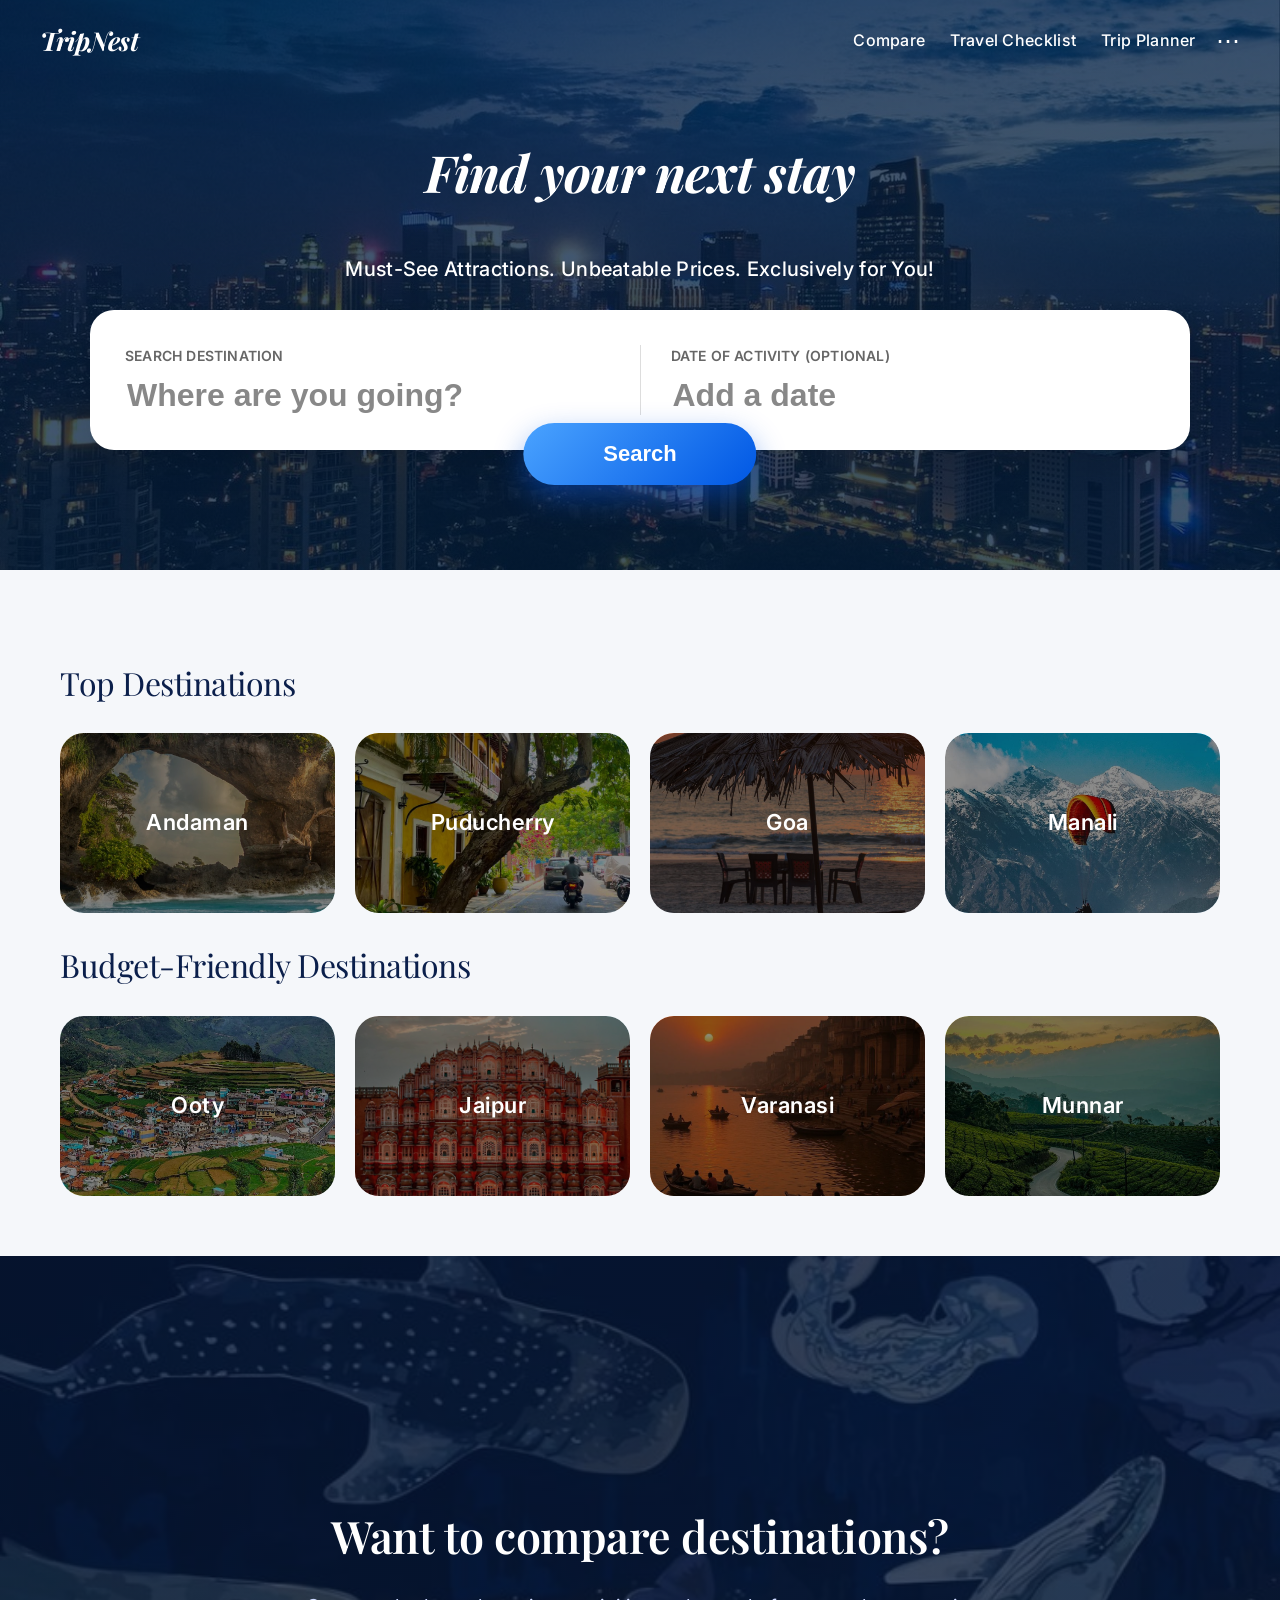
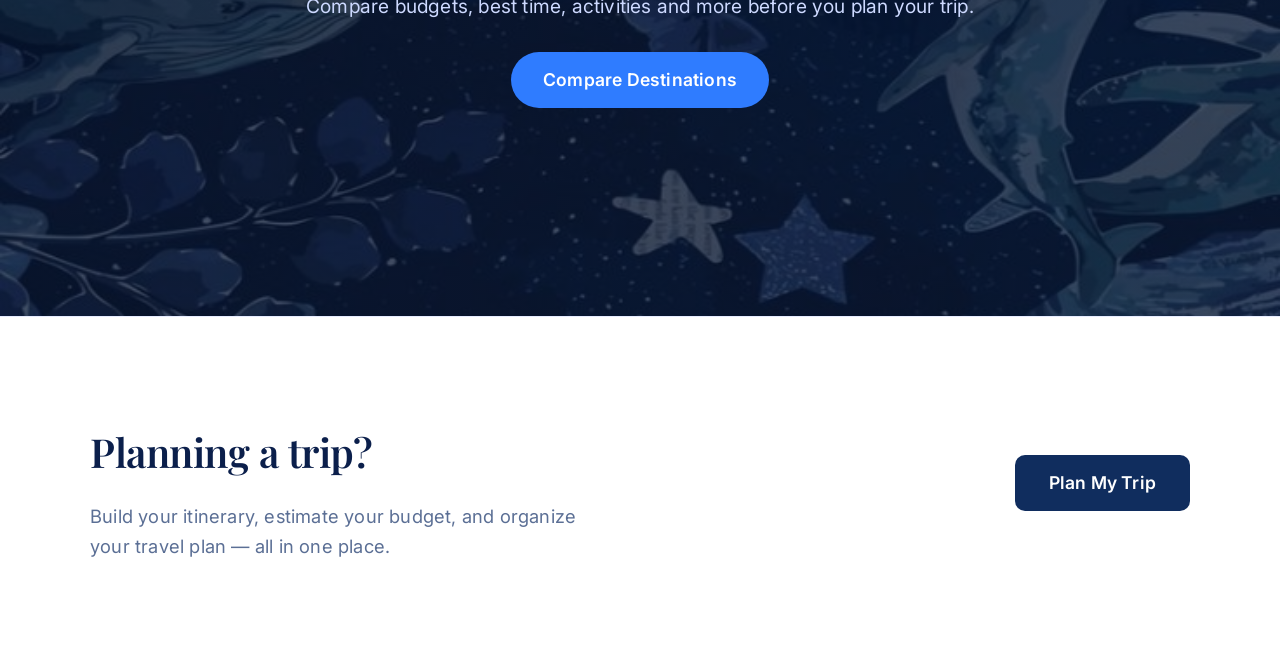
==== index.html @ 5d2f951e "commit1" ====
<!DOCTYPE html>
<html lang="en">
<head>
  <meta charset="UTF-8">
  <title>TripNest | Travel Smart</title>
  <link rel="stylesheet" href="style.css">
  <link href="https://fonts.googleapis.com/css2?family=Inter:wght@400;500;600;700&family=Playfair+Display:wght@600;700&display=swap" rel="stylesheet">

</head>
<body>

<section class="hero">

  <nav class="navbar">
    <div class="logo"><i>TripNest</i></div>

    <div class="nav-links">
      <a href="compare.html">Compare</a>
      <a href="travel-checklist.html">Travel Checklist</a>
      <a href="trip-planner.html">Trip Planner</a>

      <div class="more-menu">
        <span class="more-btn">⋯</span>
        <div class="more-dropdown">
          <a href="#">Car services</a>
          <a href="#">Things to Do</a>
          <a href="#">Transport Info</a>
          <a href="#">Budget Calculator</a>
        </div>
      </div>
    </div>
  </nav>

  <h1><i>Find your next stay</i></h1>

  <div class="search-wrapper">

    <p class="search-tagline">
      Must-See Attractions. Unbeatable Prices. Exclusively for You!
    </p>

    <div class="search-bar">

      <div class="search-field">
        <span class="label">SEARCH DESTINATION</span>
        <input
          type="text"
          id="destinationInput"
          placeholder="Where are you going?" />
      </div>

      <div class="divider"></div>

<div class="search-field date-field">
  <span class="label">DATE OF ACTIVITY (OPTIONAL)</span>

  <input
    type="text"
    id="dateText"
    placeholder="Add a date"
    readonly
    onclick="toggleCalendar()" />

  <div class="calendar-box" id="calendarBox">
    <div class="calendar-header">
      <button onclick="prevMonth()">‹</button>
      <span id="monthYear"></span>
      <button onclick="nextMonth()">›</button>
    </div>

    <div class="calendar-days">
      <span>Su</span><span>Mo</span><span>Tu</span>
      <span>We</span><span>Th</span><span>Fr</span><span>Sa</span>
    </div>

    <div class="calendar-dates" id="calendarDates"></div>
  </div>
</div>
    </div>


    <button class="search-main-btn floating-btn" onclick="searchTrip()">
      Search
    </button>

  </div>
</section>

<section class="destinations-section">

  <h2 class="section-title">Top Destinations</h2>
  <div class="destination-grid">

    <a href="andaman.html" class="destination-link">
      <div class="destination-card andaman"><span>Andaman</span></div>
    </a>

    <a href="puducherry.html" class="destination-link">
      <div class="destination-card puducherry"><span>Puducherry</span></div>
    </a>

    <a href="goa.html" class="destination-link">
      <div class="destination-card goa"><span>Goa</span></div>
    </a>

    <a href="manali.html" class="destination-link">
      <div class="destination-card manali"><span>Manali</span></div>
    </a>

  </div>

  <h2 class="section-title">Budget-Friendly Destinations</h2>
  <div class="destination-grid">

    <a href="ooty.html" class="destination-link">
      <div class="destination-card ooty"><span>Ooty</span></div>
    </a>

    <a href="jaipur.html" class="destination-link">
      <div class="destination-card jaipur"><span>Jaipur</span></div>
    </a>

    <a href="varanasi.html" class="destination-link">
      <div class="destination-card varanasi"><span>Varanasi</span></div>
    </a>

    <a href="munnar.html" class="destination-link">
      <div class="destination-card munnar"><span>Munnar</span></div>
    </a>

  </div>
</section>

<section class="compare-cta" id="compare-cta">
  <div class="cta-content">
    <h2> Want to compare destinations?</h2>
    <p>Compare budgets, best time, activities and more before you plan your trip.</p>
    <a href="compare.html" class="cta-btn">Compare Destinations</a>
  </div>
</section>
<section class="planner-cta" id="planner-cta">
  <div class="planner-wrapper">
    <div class="planner-text">
      <h2>Planning a trip?</h2>
      <p>
        Build your itinerary, estimate your budget, and organize your travel
        plan — all in one place.
      </p>
    </div>

    <div class="planner-action">
      <a href="trip-planner.html" class="planner-btn">Plan My Trip</a>
    </div>
  </div>
</section>



<script src="script.js"></script>
</body>
</html>
---- style.css ----
body {
  margin: 0;
  font-family: 'Inter', sans-serif;
  font-weight: 400;
  letter-spacing: 0.2px;
  line-height: 1.6;
  background: #f5f7fa;
  color: #1e293b;
}

/* HERO */
.hero {
  background:
    linear-gradient(rgba(4, 30, 65, 0.75), rgba(2, 30, 62, 0.75)),
    url("images/hero-bg.jpg");
  background-size: cover;
  background-position: center;
  padding: 20px 20px 120px;
  color: white;
}

/* NAVBAR */
.navbar {
  display: flex;
  justify-content: space-between;
  align-items: center;
  max-width: 1200px;
  margin: auto;
}

.logo {
  font-family: 'Playfair Display', serif;
  font-size: 26px;
  font-weight: 700;
  letter-spacing: -0.5px;
}


.nav-links {
  display: flex;
  align-items: center;
}

.nav-links a {
  margin-left: 25px;
  color: white;
  text-decoration: none;
}

/* MORE MENU */
.more-menu {
  position: relative;
  margin-left: 20px;
}

.more-btn {
  font-size: 24px;
  cursor: pointer;
}

.more-dropdown {
  position: absolute;
  right: 0;
  top: 30px;
  background: white;
  width: 180px;
  border-radius: 8px;
  display: none;
}

.more-menu:hover .more-dropdown {
  display: block;
}

.more-dropdown a {
  display: block;
  padding: 12px;
  color: black;
  text-decoration: none;
}

/* HERO TITLE */
.hero h1 {
  font-family: 'Playfair Display', serif;
  text-align: center;
  margin: 80px 0 40px;
  font-size: 3.2rem;
  font-weight: 700;
  letter-spacing: -1px;
  line-height: 1.2;
}
.section-title {
  font-family: 'Playfair Display', serif;
  font-size: 2rem;
  font-weight: 400;
  letter-spacing: -0.5px;
  margin-bottom: 25px;
  color: #0b1f4b;
}

/* SEARCH WRAPPER */
.search-wrapper {
  max-width: 1100px;
  margin: 50px auto 0;
  text-align: center;
  position: relative;
}

/* TAGLINE */
.search-tagline {
  font-size: 20px;
  color: white;
  margin-bottom: 25px;
  font-weight: 500;
}

/* SEARCH BAR */
.search-bar {
  background: white;
  border-radius: 24px;
  display: flex;
  align-items: center;
  padding: 35px;
  box-shadow: 0 10px 35px rgba(0,0,0,0.12);
}

/* SEARCH FIELD */
.search-field {
  flex: 1;
  text-align: left;
}

.search-field .label {
  font-size: 14px;
  font-weight: 600;
  color: #666;
  margin-bottom: 8px;
  display: block;
}

.search-field input {
  width: 100%;
  border: none;
  outline: none;
  font-size: 32px;
  font-weight: 600;
  color: #333;
}

.search-field input::placeholder {
  color: #888;
}

/* DIVIDER */
.divider {
  width: 1px;
  height: 70px;
  background: #ddd;
  margin: 0 30px;
}

/* FLOATING SEARCH BUTTON */
.search-main-btn {
  padding: 18px 80px;
  background: linear-gradient(135deg, #4aa3ff, #0057e4);
  border: none;
  border-radius: 999px;
  color: white;
  font-size: 22px;
  font-weight: bold;
  cursor: pointer;
  box-shadow: 0 12px 30px rgba(0,87,228,0.45);
}

.floating-btn {
  position: absolute;
  left: 50%;
  bottom: -35px;
  transform: translateX(-50%);
  z-index: 10;
}
/* DESTINATIONS */
.destinations-section {
  padding: 60px;
}

.destination-grid {
  display: grid;
  grid-template-columns: repeat(auto-fit, minmax(220px, 1fr));
  gap: 20px;
}

.destination-link {
  text-decoration: none;
}

.destination-card {
  height: 180px;
  border-radius: 24px;
  overflow: hidden;
  background-size: cover;
  background-position: center;
  position: relative;
  display: flex;
  justify-content: center;
  align-items: center;
  transition: 0.3s;
}

.destination-card::before {
  content: "";
  position: absolute;
  inset: 0;
  background: rgba(0,0,0,0.45);
  border-radius: inherit;
}

.destination-card span {
  color: white;
  font-size: 22px;
  z-index: 1;
}

.destination-card:hover {
  transform: scale(1.05);
}

/* IMAGES */
.andaman { background-image: url("images/andaman.jpg"); }
.puducherry { background-image: url("images/puducherry.jpg"); }
.goa { background-image: url("images/goa.jpg"); }
.manali { background-image: url("images/manali.jpg"); }
.ooty { background-image: url("images/ooty.jpg"); }
.jaipur { background-image: url("images/jaipur.jpg"); }
.varanasi { background-image: url("images/varanasi.jpg"); }
.munnar { background-image: url("images/munnar.jpg"); }

/* DATE FIELD */
.date-field {
  position: relative;   /* anchor */
}

/* ADD A DATE INPUT */
#dateText {
  width: 100%;
  border: none;
  outline: none;
  font-size: 32px;
  font-weight: 600;
  color: #888;
  background: transparent;
  cursor: pointer;
}

/* CALENDAR CONTAINER */
.calendar-box {
  position: absolute;

  /* 👇 OPENS BELOW “Add a date” */
  top: 100%;            /* directly below input */
  margin-top: 12px;     /* small gap */

  right: 0;             /* aligned with Add a date */
  width: 320px;

  background: #fff;
  border-radius: 16px;
  padding: 18px;

  box-shadow: 0 20px 50px rgba(0, 0, 0, 0.25);
  display: none;
  z-index: 9999;
}


.calendar-header button {
  background: none;
  border: none;
  font-size: 22px;
  cursor: pointer;
}

/* DAY NAMES */
.calendar-days {
  display: grid;
  grid-template-columns: repeat(7, 1fr);
  text-align: center;
  font-size: 14px;
  font-weight: 600;
  color: #666;
  margin-bottom: 10px;
}

/* DATE GRID */
.calendar-dates {
  display: grid;
  grid-template-columns: repeat(7, 1fr);
  gap: 6px;
}

.calendar-dates span {
  padding: 8px 0;
  text-align: center;
  border-radius: 8px;
  cursor: pointer;
  font-weight: 500;
}

.calendar-dates span:hover {
  background: #e6f0ff;
}

.calendar-dates .selected {
  background: #0057e4;
  color: white;
}
/* MONTH + YEAR */
.calendar-header span {
  color: #000;          /* black */
  font-weight: 600;
}

/* PREV / NEXT ARROWS */
.calendar-header button {
  color: #000;          /* black arrows */
}

/* DAY NAMES */
.calendar-days span {
  color: #000;          /* black */
  font-weight: 600;
}

/* DATE NUMBERS */
.calendar-dates span {
  color: #000;          /* black */
  font-weight: 500;
}

/* HOVER */
.calendar-dates span:hover {
  background: #e6f0ff;
  color: #000;
}

/* SELECTED DATE */
.calendar-dates .selected {
  background: #0057e4;
  color: #fff;
}
.compare-cta {
  min-height: 60vh;
  display: flex;
  align-items: center;
  justify-content: center;
  background: linear-gradient(
      rgba(6, 20, 47, 0.75),
      rgba(6, 20, 47, 0.75)
    ),
    url("images/trip-bg.jpg");
  background-size: cover;
  background-position: center;
  text-align: center;
  color: #ffffff;
  padding: 60px 20px;
}

.cta-content {
  max-width: 700px;
  opacity: 0;
  transform: translateY(40px);
  transition: all 0.8s ease;
}

.cta-content h2 {
  font-size: 2.8rem;
  margin-bottom: 15px;
}

.cta-content p {
  font-size: 1.2rem;
  color: #cdd9ff;
  margin-bottom: 30px;
}

.cta-btn {
  display: inline-block;
  padding: 14px 32px;
  font-size: 1.1rem;
  font-weight: 600;
  border-radius: 30px;
  background: #2f7cff;
  color: #ffffff;
  text-decoration: none;
  transition: transform 0.3s ease, box-shadow 0.3s ease;
}

.cta-btn:hover {
  transform: translateY(-3px);
  box-shadow: 0 12px 30px rgba(47, 124, 255, 0.4);
}

/* reveal animation */
.compare-cta.show .cta-content {
  opacity: 1;
  transform: translateY(0);
}
.planner-cta {
  background: #ffffff;
  padding: 70px 20px;
  border-top: 1px solid #e6ecff;
}

.planner-wrapper {
  max-width: 1100px;
  margin: auto;
  display: flex;
  align-items: center;
  justify-content: space-between;
  gap: 40px;

  opacity: 0;
  transform: translateY(30px);
  transition: all 0.7s ease;
}

.planner-text h2 {
  font-size: 2.5rem;
  margin-bottom: 12px;
  color: #0b1f4b;
}

.planner-text p {
  font-size: 1.15rem;
  color: #5b6f95;
  max-width: 520px;
}

.planner-action {
  flex-shrink: 0;
}

.planner-btn {
  display: inline-block;
  padding: 14px 34px;
  font-size: 1.1rem;
  font-weight: 600;
  border-radius: 10px;
  background: #102d5e;
  color: #ffffff;
  text-decoration: none;
  transition: transform 0.3s ease, box-shadow 0.3s ease;
}

.planner-btn:hover {
  transform: translateY(-3px);
  box-shadow: 0 10px 28px rgba(16, 45, 94, 0.35);
}

/* reveal */
.planner-cta.show .planner-wrapper {
  opacity: 1;
  transform: translateY(0);
}

/* responsive */
@media (max-width: 768px) {
  .planner-wrapper {
    flex-direction: column;
    text-align: center;
  }
}
.cta-content h2,
.planner-text h2 {
  font-family: 'Playfair Display', serif;
  font-weight: 600;
  letter-spacing: -0.5px;
}
.nav-links a {
  font-family: 'Inter', sans-serif;
  font-weight: 500;
  letter-spacing: 0.3px;
}
.destination-card span {
  font-family: 'Inter', sans-serif;
  font-weight: 600;
  letter-spacing: 0.5px;
}
.search-tagline {
  font-family: 'Inter', sans-serif;
  font-weight: 500;
  letter-spacing: 0.3px;
}
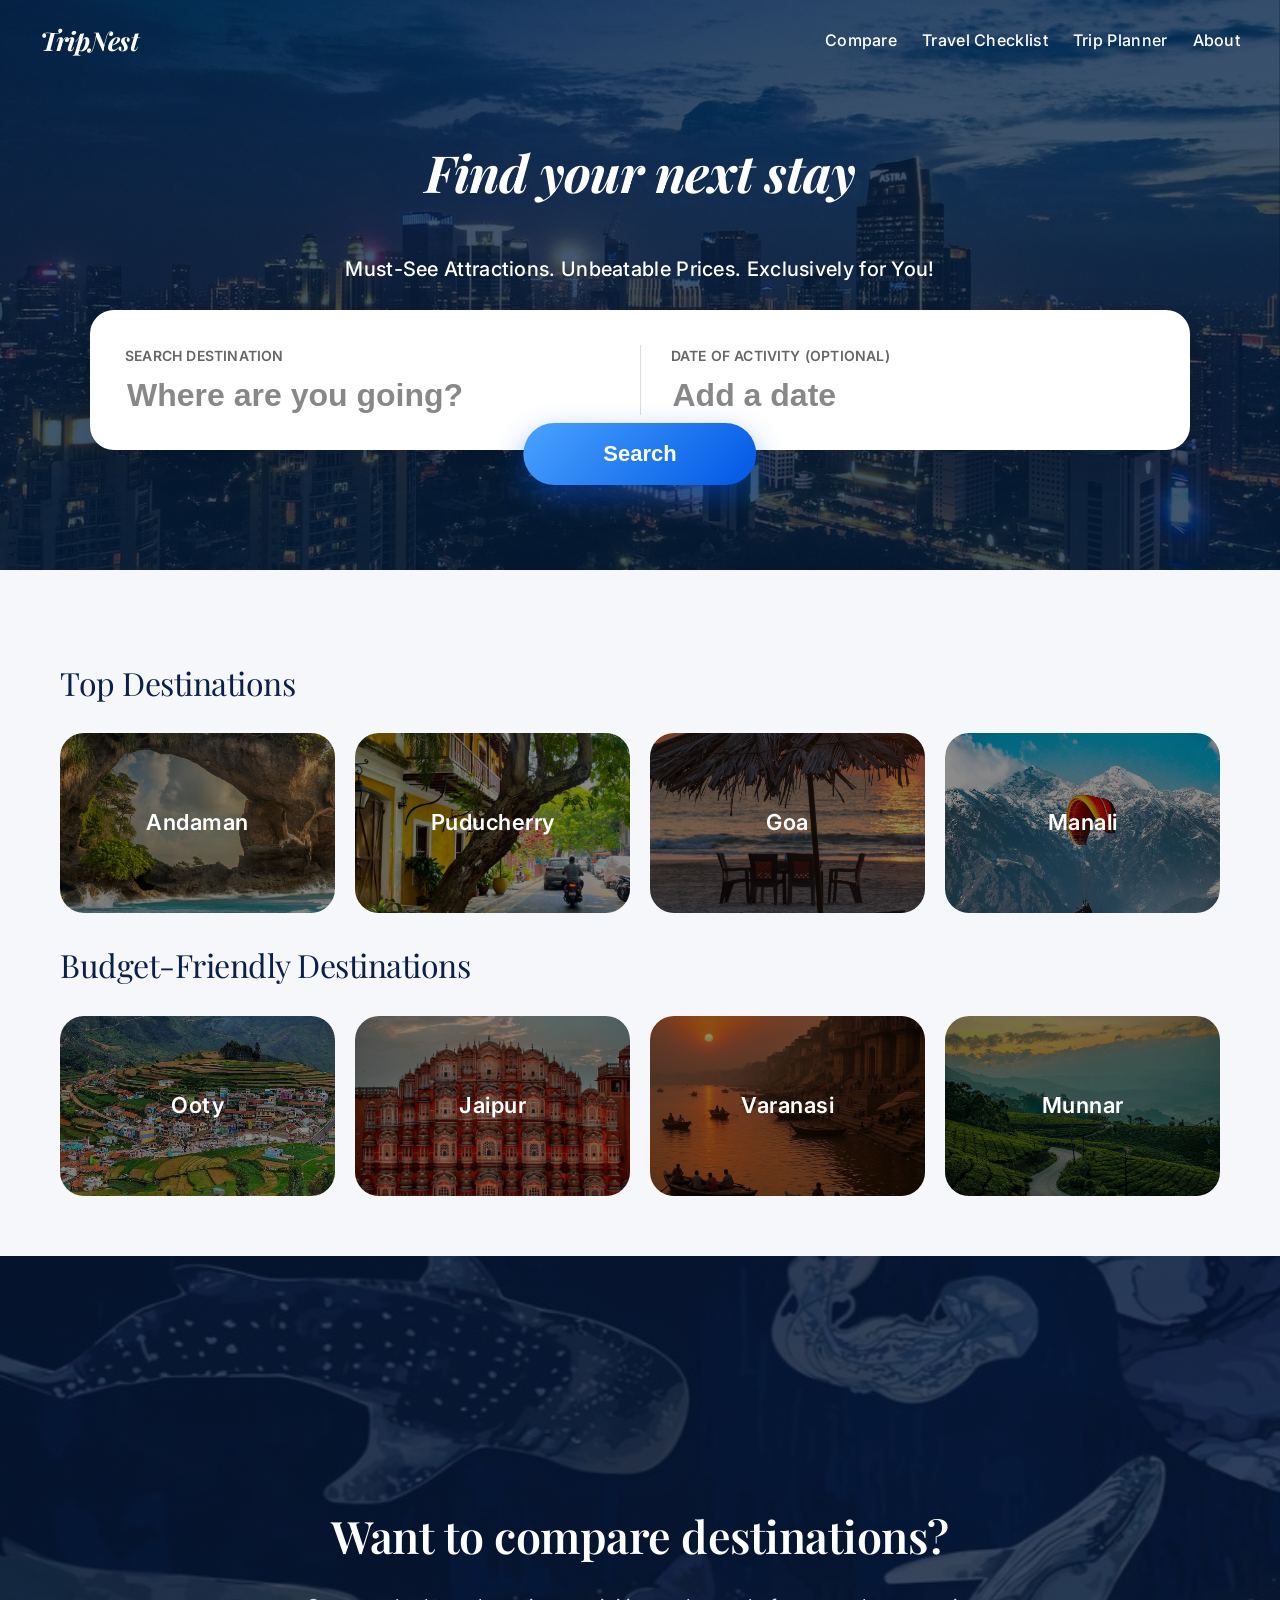
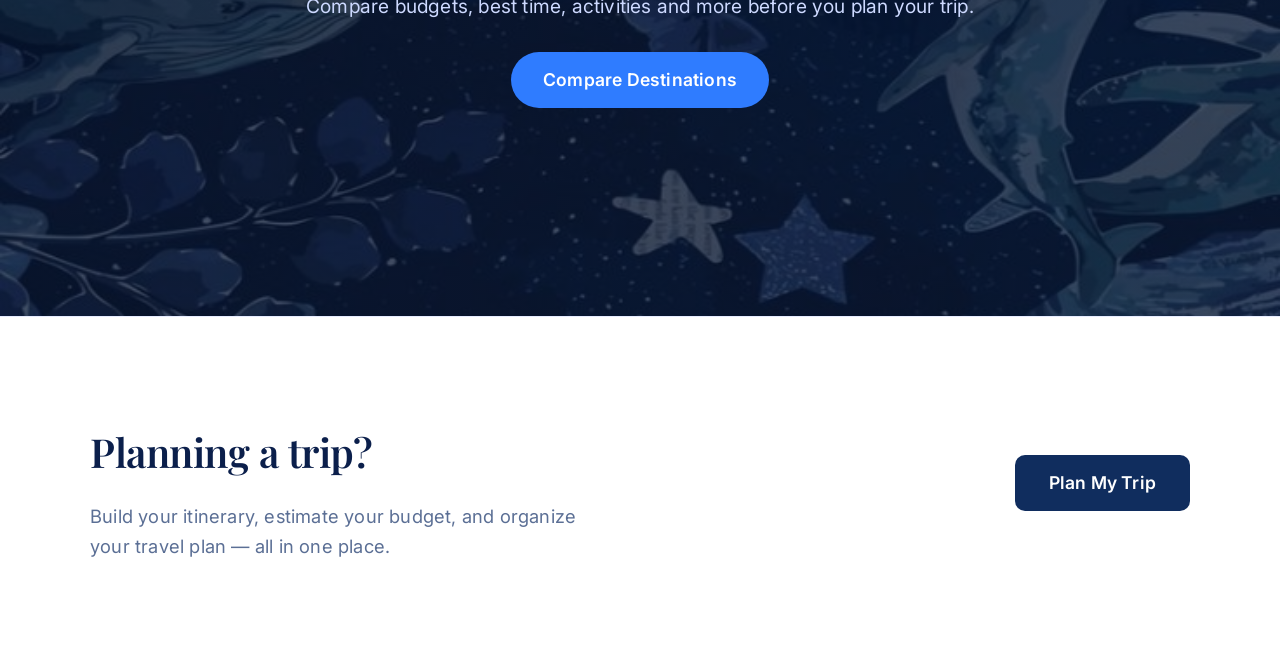
==== commit 4984acc6: "commit2" ====
--- a/index.html
+++ b/index.html
@@ -18,15 +18,9 @@
       <a href="compare.html">Compare</a>
       <a href="travel-checklist.html">Travel Checklist</a>
       <a href="trip-planner.html">Trip Planner</a>
+      <a href="about.html">About</a>
 
-      <div class="more-menu">
-        <span class="more-btn">⋯</span>
-        <div class="more-dropdown">
-          <a href="#">Car services</a>
-          <a href="#">Things to Do</a>
-          <a href="#">Transport Info</a>
-          <a href="#">Budget Calculator</a>
-        </div>
+
       </div>
     </div>
   </nav>
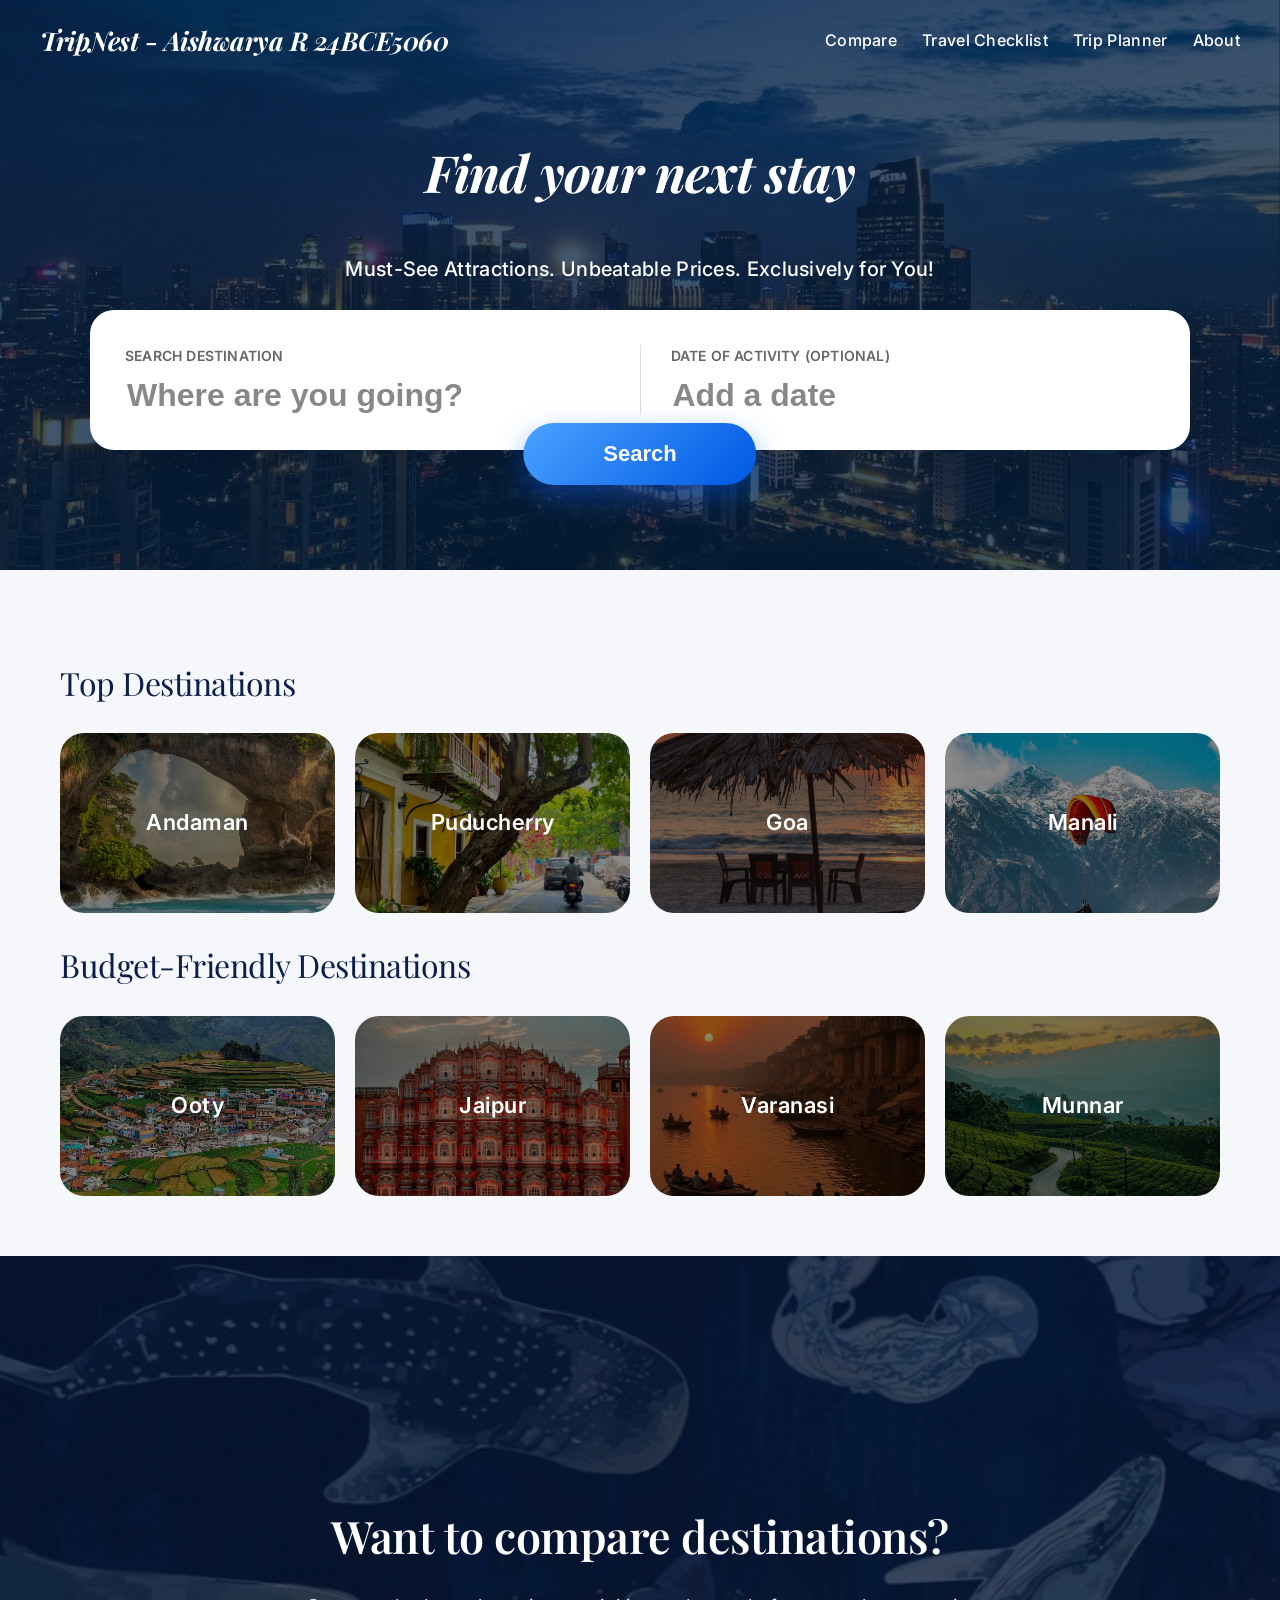
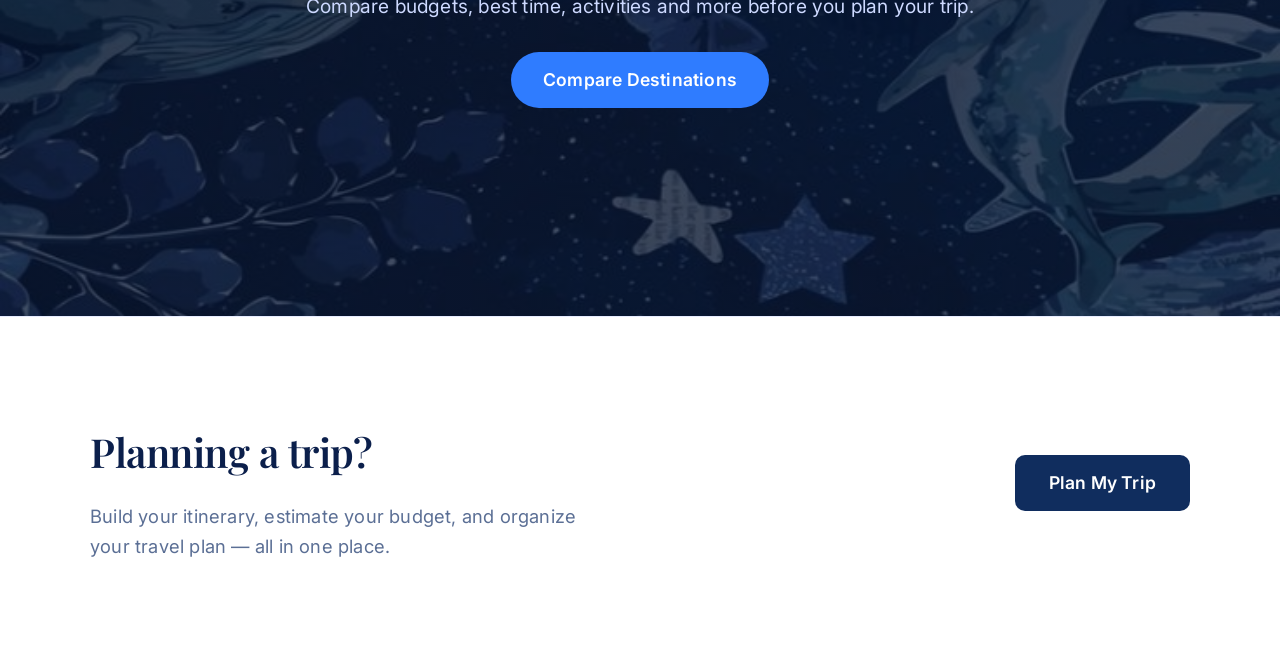
==== commit 12ead993: "updated" ====
--- a/index.html
+++ b/index.html
@@ -12,7 +12,7 @@
 <section class="hero">
 
   <nav class="navbar">
-    <div class="logo"><i>TripNest</i></div>
+    <div class="logo"><i>TripNest - Aishwarya R 24BCE5060</i></div>
 
     <div class="nav-links">
       <a href="compare.html">Compare</a>
